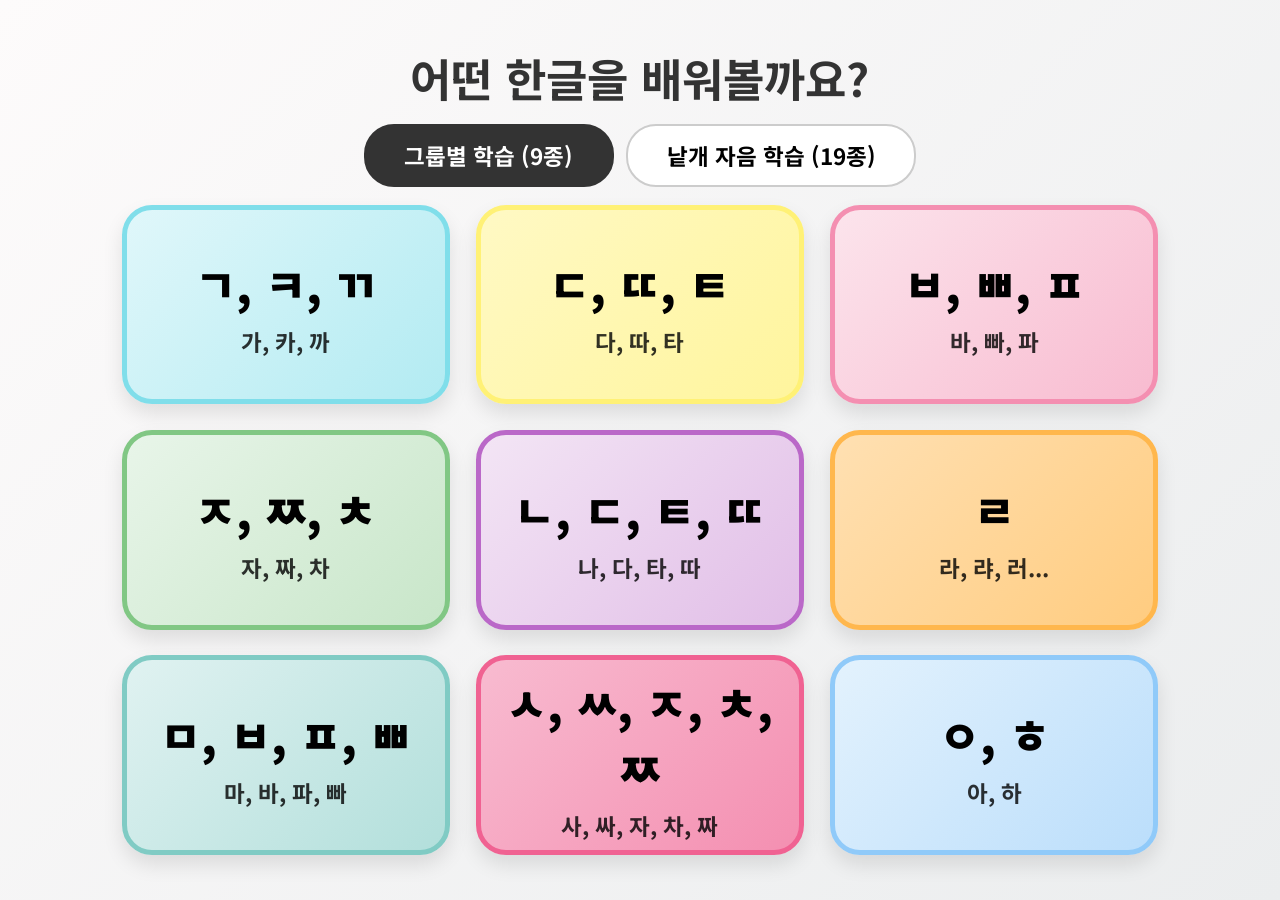
==== index.html @ 87c0d21d "Initial commit: 28가지 버전의 한글 파닉스 학습 앱 최종 완성" ====
<!DOCTYPE html>
<html lang="ko">
<head>
    <meta charset="UTF-8">
    <meta name="viewport" content="width=device-width, initial-scale=1.0">
    <title>한글 발음 비교 앱 - 홈</title>
    <!-- 구글 폰트 'Noto Sans KR' 추가 (고딕체) -->
    <link rel="preconnect" href="https://fonts.googleapis.com">
    <link rel="preconnect" href="https://fonts.gstatic.com" crossorigin>
    <link href="https://fonts.googleapis.com/css2?family=Noto+Sans+KR:wght@400;700;900&display=swap" rel="stylesheet">
    <link rel="stylesheet" href="style.css">
</head>
<body class="home-body">
    <header id="home-header">
        <h1>어떤 한글을 배워볼까요?</h1>
        <div class="tabs">
            <button id="tab-grouped" class="tab-btn active">그룹별 학습 (9종)</button>
            <button id="tab-single" class="tab-btn">낱개 자음 학습 (19종)</button>
        </div>
    </header>
    
    <!-- 그룹별 학습 컨테이너 -->
    <main id="home-container-grouped" class="home-grid">
        <a href="app.html?group=1" class="home-menu-btn group-1">
            <span class="menu-title">ㄱ, ㅋ, ㄲ</span>
            <span class="menu-subtitle">가, 카, 까</span>
        </a>
        <a href="app.html?group=2" class="home-menu-btn group-2">
            <span class="menu-title">ㄷ, ㄸ, ㅌ</span>
            <span class="menu-subtitle">다, 따, 타</span>
        </a>
        <a href="app.html?group=3" class="home-menu-btn group-3">
            <span class="menu-title">ㅂ, ㅃ, ㅍ</span>
            <span class="menu-subtitle">바, 빠, 파</span>
        </a>
        <a href="app.html?group=4" class="home-menu-btn group-4">
            <span class="menu-title">ㅈ, ㅉ, ㅊ</span>
            <span class="menu-subtitle">자, 짜, 차</span>
        </a>
        <a href="app.html?group=5" class="home-menu-btn group-5">
            <span class="menu-title">ㄴ, ㄷ, ㅌ, ㄸ</span>
            <span class="menu-subtitle">나, 다, 타, 따</span>
        </a>
        <a href="app.html?group=6" class="home-menu-btn group-6">
            <span class="menu-title">ㄹ</span>
            <span class="menu-subtitle">라, 랴, 러...</span>
        </a>
        <a href="app.html?group=7" class="home-menu-btn group-7">
            <span class="menu-title">ㅁ, ㅂ, ㅍ, ㅃ</span>
            <span class="menu-subtitle">마, 바, 파, 빠</span>
        </a>
        <a href="app.html?group=8" class="home-menu-btn group-8">
            <span class="menu-title">ㅅ, ㅆ, ㅈ, ㅊ, ㅉ</span>
            <span class="menu-subtitle">사, 싸, 자, 차, 짜</span>
        </a>
        <a href="app.html?group=9" class="home-menu-btn group-9">
            <span class="menu-title">ㅇ, ㅎ</span>
            <span class="menu-subtitle">아, 하</span>
        </a>
    </main>

    <!-- 낱개 자음 학습 컨테이너 -->
    <main id="home-container-single" class="home-grid hidden">
        <a href="app.html?group=10" class="home-menu-btn single-btn"><span class="menu-title">ㄱ</span></a>
        <a href="app.html?group=11" class="home-menu-btn single-btn"><span class="menu-title">ㄴ</span></a>
        <a href="app.html?group=12" class="home-menu-btn single-btn"><span class="menu-title">ㄷ</span></a>
        <a href="app.html?group=13" class="home-menu-btn single-btn"><span class="menu-title">ㄹ</span></a>
        <a href="app.html?group=14" class="home-menu-btn single-btn"><span class="menu-title">ㅁ</span></a>
        <a href="app.html?group=15" class="home-menu-btn single-btn"><span class="menu-title">ㅂ</span></a>
        <a href="app.html?group=16" class="home-menu-btn single-btn"><span class="menu-title">ㅅ</span></a>
        <a href="app.html?group=17" class="home-menu-btn single-btn"><span class="menu-title">ㅇ</span></a>
        <a href="app.html?group=18" class="home-menu-btn single-btn"><span class="menu-title">ㅈ</span></a>
        <a href="app.html?group=19" class="home-menu-btn single-btn"><span class="menu-title">ㅊ</span></a>
        <a href="app.html?group=20" class="home-menu-btn single-btn"><span class="menu-title">ㅋ</span></a>
        <a href="app.html?group=21" class="home-menu-btn single-btn"><span class="menu-title">ㅌ</span></a>
        <a href="app.html?group=22" class="home-menu-btn single-btn"><span class="menu-title">ㅍ</span></a>
        <a href="app.html?group=23" class="home-menu-btn single-btn"><span class="menu-title">ㅎ</span></a>
        <a href="app.html?group=24" class="home-menu-btn single-btn"><span class="menu-title">ㄲ</span></a>
        <a href="app.html?group=25" class="home-menu-btn single-btn"><span class="menu-title">ㄸ</span></a>
        <a href="app.html?group=26" class="home-menu-btn single-btn"><span class="menu-title">ㅃ</span></a>
        <a href="app.html?group=27" class="home-menu-btn single-btn"><span class="menu-title">ㅆ</span></a>
        <a href="app.html?group=28" class="home-menu-btn single-btn"><span class="menu-title">ㅉ</span></a>
    </main>

    <script>
        const btnGrouped = document.getElementById('tab-grouped');
        const btnSingle = document.getElementById('tab-single');
        const viewGrouped = document.getElementById('home-container-grouped');
        const viewSingle = document.getElementById('home-container-single');

        btnGrouped.addEventListener('click', () => {
            btnGrouped.classList.add('active');
            btnSingle.classList.remove('active');
            viewGrouped.classList.remove('hidden');
            viewSingle.classList.add('hidden');
        });

        btnSingle.addEventListener('click', () => {
            btnSingle.classList.add('active');
            btnGrouped.classList.remove('active');
            viewSingle.classList.remove('hidden');
            viewGrouped.classList.add('hidden');
        });
    </script>
</body>
</html>
---- style.css ----
* {
    box-sizing: border-box;
    margin: 0;
    padding: 0;
    -webkit-tap-highlight-color: transparent;
}

body {
    width: 100vw;
    height: 100vh;
    overflow: hidden; /* 스크롤바 방지 */
    background: linear-gradient(135deg, #fdfbfb 0%, #ebedee 100%);
    font-family: 'Noto Sans KR', sans-serif;
    display: flex;
    flex-direction: column;
    justify-content: center;
    align-items: center;
    padding: 1vw; /* 전체적인 테두리 여백 */
}

#header {
    width: 100%;
    height: 8vh;
    display: flex;
    justify-content: space-between;
    align-items: center;
    padding: 0 1vw;
    margin-bottom: 2vh;
}

.header-buttons {
    display: flex;
    gap: 1vw;
}

#header h1 {
    font-size: 5vh;
    margin: 0;
    color: #333;
}

.btn {
    padding: 1vh 2vw;
    font-size: 3vh;
    font-family: inherit;
    font-weight: 700;
    background: white;
    border: 2px solid #ccc;
    border-radius: 10px;
    cursor: pointer;
    box-shadow: 0 4px 6px rgba(0,0,0,0.05);
    transition: all 0.2s;
}

.btn:active {
    transform: scale(0.95);
}

#app-container {
    width: 100%;
    height: 90vh; /* 남은 공간 활용 */
    display: grid;
    /* 가로축 10개 고정, 세로축은 인라인 스타일로 동적 할당됨 */
    grid-template-columns: repeat(10, 1fr);
    gap: 1vw; /* 카드 사이 간격을 뷰포트 너비 기준으로 유동적으로 설정 */
}

.card {
    display: flex;
    justify-content: center;
    align-items: center;
    font-size: 8vmin; /* 화면 크기에 맞춘 폰트 크기 */
    background: white;
    border-radius: 20px;
    cursor: pointer;
    user-select: none;
    box-shadow: 0 8px 15px rgba(0, 0, 0, 0.05);
    transition: all 0.2s cubic-bezier(0.175, 0.885, 0.32, 1.275); /* 바운스 효과 타이밍 함수 */
    border: 4px solid transparent;
    color: black;
    font-weight: 800;
}

/* 튜토리얼 대상 1학년을 위한 자음 단위별 테마 색상 설정 (유리질 느낌 + 파스텔) */
:root {
    --row-0-bg: #e0f7fa;
    --row-1-bg: #fff9c4;
    --row-2-bg: #fce4ec;
    --row-3-bg: #e8f5e9;
    --row-4-bg: #f3e5f5;
    --row-5-bg: #ffe0b2;
}

.card.row-0 {
    background: var(--row-0-bg);
    border-color: var(--row-0-bg);
    color: black;
}

.card.row-1 {
    background: var(--row-1-bg);
    border-color: var(--row-1-bg);
    color: black;
}

.card.row-2 {
    background: var(--row-2-bg);
    border-color: var(--row-2-bg);
    color: black;
}

.card.row-3 {
    background: var(--row-3-bg);
    border-color: var(--row-3-bg);
    color: black;
}

.card.row-4 {
    background: var(--row-4-bg);
    border-color: var(--row-4-bg);
    color: black;
}

/* 색상 끄기 토글 시 적용되는 스타일 */
body.color-off .card {
    background: white;
    border-color: #ddd;
    color: black;
}

/* ================= 홈 화면(메뉴) 스타일 ================= */
.home-body {
    flex-direction: column;
    justify-content: flex-start;
    padding: 5vh 5vw;
}

#home-header {
    text-align: center;
    margin-bottom: 2vh;
}

#home-header h1 {
    font-size: 5vh;
    color: #333;
    margin-top: 0;
    margin-bottom: 1.5vh;
}

.tabs {
    display: flex;
    justify-content: center;
    gap: 1vw;
}

.tab-btn {
    padding: 1.5vh 3vw;
    font-size: 2.5vh;
    font-weight: 700;
    border: 2px solid #ccc;
    border-radius: 30px;
    background: white;
    cursor: pointer;
    transition: all 0.2s ease;
    font-family: inherit;
}

.tab-btn.active {
    background: #333;
    color: white;
    border-color: #333;
}

.home-grid {
    display: grid;
    gap: 2vw;
    width: 90%;
    margin: 0 auto;
    flex-grow: 1;
    height: 75vh;
}

#home-container-grouped {
    grid-template-columns: repeat(3, 1fr);
    grid-template-rows: repeat(3, 1fr);
}

#home-container-single {
    grid-template-columns: repeat(5, 1fr);
    grid-template-rows: repeat(4, 1fr);
}

.hidden {
    display: none !important;
}

.home-menu-btn {
    display: flex;
    flex-direction: column;
    justify-content: center;
    align-items: center;
    text-decoration: none;
    border-radius: 30px;
    box-shadow: 0 10px 20px rgba(0,0,0,0.1);
    transition: all 0.2s cubic-bezier(0.175, 0.885, 0.32, 1.275);
    color: black;
    border: 5px solid transparent;
}

.home-menu-btn:hover {
    transform: translateY(-10px) scale(1.05);
    box-shadow: 0 20px 40px rgba(0,0,0,0.15);
}

.home-menu-btn:active {
    transform: translateY(5px) scale(0.95);
}

.menu-title {
    font-size: 5vh;
    font-weight: 900;
    text-align: center;
    word-break: keep-all;
}

.menu-subtitle {
    font-size: 2.5vh;
    font-weight: 700;
    opacity: 0.8;
    text-align: center;
    margin-top: 1vh;
}

/* 홈 메뉴 테마 */
.home-menu-btn.group-1 { background: linear-gradient(135deg, #e0f7fa 0%, #b2ebf2 100%); border-color: #80deea; }
.home-menu-btn.group-2 { background: linear-gradient(135deg, #fff9c4 0%, #fff59d 100%); border-color: #fff176; }
.home-menu-btn.group-3 { background: linear-gradient(135deg, #fce4ec 0%, #f8bbd0 100%); border-color: #f48fb1; }
.home-menu-btn.group-4 { background: linear-gradient(135deg, #e8f5e9 0%, #c8e6c9 100%); border-color: #81c784; }
.home-menu-btn.group-5 { background: linear-gradient(135deg, #f3e5f5 0%, #e1bee7 100%); border-color: #ba68c8; }
.home-menu-btn.group-6 { background: linear-gradient(135deg, #ffe0b2 0%, #ffcc80 100%); border-color: #ffb74d; }
.home-menu-btn.group-7 { background: linear-gradient(135deg, #e0f2f1 0%, #b2dfdb 100%); border-color: #80cbc4; }
.home-menu-btn.group-8 { background: linear-gradient(135deg, #f8bbd0 0%, #f48fb1 100%); border-color: #f06292; }
.home-menu-btn.group-9 { background: linear-gradient(135deg, #e3f2fd 0%, #bbdefb 100%); border-color: #90caf9; }

/* 낱개 자음 버튼 테마 */
.home-menu-btn.single-btn:nth-child(5n+1) { background: linear-gradient(135deg, #fff9c4, #fff59d); border-color: #fff176; }
.home-menu-btn.single-btn:nth-child(5n+2) { background: linear-gradient(135deg, #ffe0b2, #ffcc80); border-color: #ffb74d; }
.home-menu-btn.single-btn:nth-child(5n+3) { background: linear-gradient(135deg, #fce4ec, #f8bbd0); border-color: #f48fb1; }
.home-menu-btn.single-btn:nth-child(5n+4) { background: linear-gradient(135deg, #e3f2fd, #bbdefb); border-color: #90caf9; }
.home-menu-btn.single-btn:nth-child(5n+5) { background: linear-gradient(135deg, #e8f5e9, #c8e6c9); border-color: #81c784; }

#home-container-single .menu-title {
    font-size: 6vh;
}

/* 호버 이펙트 (터치 모니터 외 마우스 사용 시 대비) */
.card:hover {
    transform: translateY(-5px) scale(1.05);
    box-shadow: 0 15px 25px rgba(0, 0, 0, 0.15);
}

/* 클릭(터치) 될 때 재생 효과 */
.card:active, .card.playing {
    transform: translateY(5px) scale(0.95);
    box-shadow: 0 5px 10px rgba(0, 0, 0, 0.1);
    filter: brightness(0.9);
}
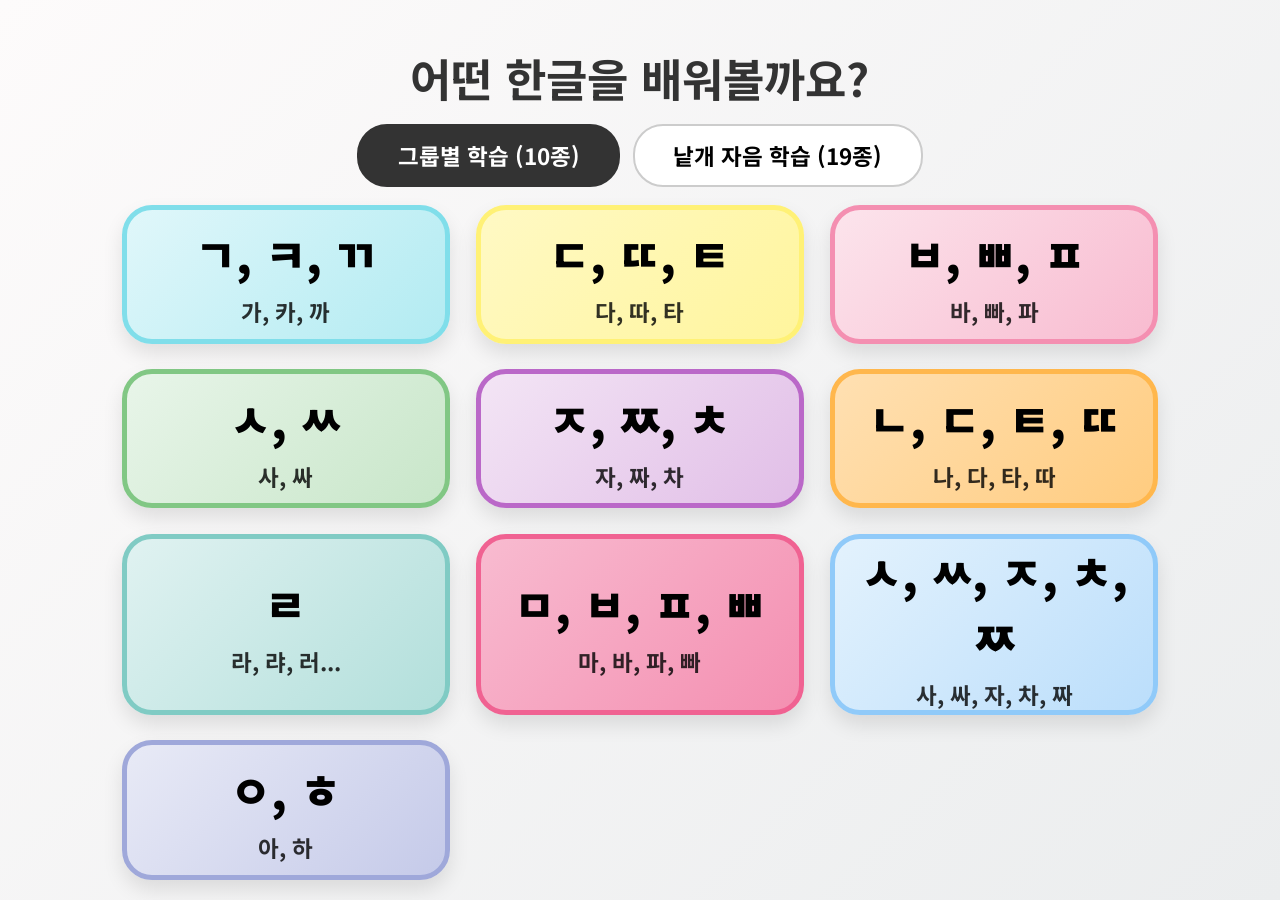
==== commit 279b4e26: "Feature: Add 'ㅅ, ㅆ' logic and rearrange groups" ====
--- a/index.html
+++ b/index.html
@@ -14,7 +14,7 @@
     <header id="home-header">
         <h1>어떤 한글을 배워볼까요?</h1>
         <div class="tabs">
-            <button id="tab-grouped" class="tab-btn active">그룹별 학습 (9종)</button>
+            <button id="tab-grouped" class="tab-btn active">그룹별 학습 (10종)</button>
             <button id="tab-single" class="tab-btn">낱개 자음 학습 (19종)</button>
         </div>
     </header>
@@ -34,26 +34,30 @@
             <span class="menu-subtitle">바, 빠, 파</span>
         </a>
         <a href="app.html?group=4" class="home-menu-btn group-4">
+            <span class="menu-title">ㅅ, ㅆ</span>
+            <span class="menu-subtitle">사, 싸</span>
+        </a>
+        <a href="app.html?group=5" class="home-menu-btn group-5">
             <span class="menu-title">ㅈ, ㅉ, ㅊ</span>
             <span class="menu-subtitle">자, 짜, 차</span>
         </a>
-        <a href="app.html?group=5" class="home-menu-btn group-5">
+        <a href="app.html?group=6" class="home-menu-btn group-6">
             <span class="menu-title">ㄴ, ㄷ, ㅌ, ㄸ</span>
             <span class="menu-subtitle">나, 다, 타, 따</span>
         </a>
-        <a href="app.html?group=6" class="home-menu-btn group-6">
+        <a href="app.html?group=7" class="home-menu-btn group-7">
             <span class="menu-title">ㄹ</span>
             <span class="menu-subtitle">라, 랴, 러...</span>
         </a>
-        <a href="app.html?group=7" class="home-menu-btn group-7">
+        <a href="app.html?group=8" class="home-menu-btn group-8">
             <span class="menu-title">ㅁ, ㅂ, ㅍ, ㅃ</span>
             <span class="menu-subtitle">마, 바, 파, 빠</span>
         </a>
-        <a href="app.html?group=8" class="home-menu-btn group-8">
+        <a href="app.html?group=9" class="home-menu-btn group-9">
             <span class="menu-title">ㅅ, ㅆ, ㅈ, ㅊ, ㅉ</span>
             <span class="menu-subtitle">사, 싸, 자, 차, 짜</span>
         </a>
-        <a href="app.html?group=9" class="home-menu-btn group-9">
+        <a href="app.html?group=10" class="home-menu-btn group-10">
             <span class="menu-title">ㅇ, ㅎ</span>
             <span class="menu-subtitle">아, 하</span>
         </a>
@@ -61,25 +65,25 @@
 
     <!-- 낱개 자음 학습 컨테이너 -->
     <main id="home-container-single" class="home-grid hidden">
-        <a href="app.html?group=10" class="home-menu-btn single-btn"><span class="menu-title">ㄱ</span></a>
-        <a href="app.html?group=11" class="home-menu-btn single-btn"><span class="menu-title">ㄴ</span></a>
-        <a href="app.html?group=12" class="home-menu-btn single-btn"><span class="menu-title">ㄷ</span></a>
-        <a href="app.html?group=13" class="home-menu-btn single-btn"><span class="menu-title">ㄹ</span></a>
-        <a href="app.html?group=14" class="home-menu-btn single-btn"><span class="menu-title">ㅁ</span></a>
-        <a href="app.html?group=15" class="home-menu-btn single-btn"><span class="menu-title">ㅂ</span></a>
-        <a href="app.html?group=16" class="home-menu-btn single-btn"><span class="menu-title">ㅅ</span></a>
-        <a href="app.html?group=17" class="home-menu-btn single-btn"><span class="menu-title">ㅇ</span></a>
-        <a href="app.html?group=18" class="home-menu-btn single-btn"><span class="menu-title">ㅈ</span></a>
-        <a href="app.html?group=19" class="home-menu-btn single-btn"><span class="menu-title">ㅊ</span></a>
-        <a href="app.html?group=20" class="home-menu-btn single-btn"><span class="menu-title">ㅋ</span></a>
-        <a href="app.html?group=21" class="home-menu-btn single-btn"><span class="menu-title">ㅌ</span></a>
-        <a href="app.html?group=22" class="home-menu-btn single-btn"><span class="menu-title">ㅍ</span></a>
-        <a href="app.html?group=23" class="home-menu-btn single-btn"><span class="menu-title">ㅎ</span></a>
-        <a href="app.html?group=24" class="home-menu-btn single-btn"><span class="menu-title">ㄲ</span></a>
-        <a href="app.html?group=25" class="home-menu-btn single-btn"><span class="menu-title">ㄸ</span></a>
-        <a href="app.html?group=26" class="home-menu-btn single-btn"><span class="menu-title">ㅃ</span></a>
-        <a href="app.html?group=27" class="home-menu-btn single-btn"><span class="menu-title">ㅆ</span></a>
-        <a href="app.html?group=28" class="home-menu-btn single-btn"><span class="menu-title">ㅉ</span></a>
+        <a href="app.html?group=11" class="home-menu-btn single-btn"><span class="menu-title">ㄱ</span></a>
+        <a href="app.html?group=12" class="home-menu-btn single-btn"><span class="menu-title">ㄴ</span></a>
+        <a href="app.html?group=13" class="home-menu-btn single-btn"><span class="menu-title">ㄷ</span></a>
+        <a href="app.html?group=14" class="home-menu-btn single-btn"><span class="menu-title">ㄹ</span></a>
+        <a href="app.html?group=15" class="home-menu-btn single-btn"><span class="menu-title">ㅁ</span></a>
+        <a href="app.html?group=16" class="home-menu-btn single-btn"><span class="menu-title">ㅂ</span></a>
+        <a href="app.html?group=17" class="home-menu-btn single-btn"><span class="menu-title">ㅅ</span></a>
+        <a href="app.html?group=18" class="home-menu-btn single-btn"><span class="menu-title">ㅇ</span></a>
+        <a href="app.html?group=19" class="home-menu-btn single-btn"><span class="menu-title">ㅈ</span></a>
+        <a href="app.html?group=20" class="home-menu-btn single-btn"><span class="menu-title">ㅊ</span></a>
+        <a href="app.html?group=21" class="home-menu-btn single-btn"><span class="menu-title">ㅋ</span></a>
+        <a href="app.html?group=22" class="home-menu-btn single-btn"><span class="menu-title">ㅌ</span></a>
+        <a href="app.html?group=23" class="home-menu-btn single-btn"><span class="menu-title">ㅍ</span></a>
+        <a href="app.html?group=24" class="home-menu-btn single-btn"><span class="menu-title">ㅎ</span></a>
+        <a href="app.html?group=25" class="home-menu-btn single-btn"><span class="menu-title">ㄲ</span></a>
+        <a href="app.html?group=26" class="home-menu-btn single-btn"><span class="menu-title">ㄸ</span></a>
+        <a href="app.html?group=27" class="home-menu-btn single-btn"><span class="menu-title">ㅃ</span></a>
+        <a href="app.html?group=28" class="home-menu-btn single-btn"><span class="menu-title">ㅆ</span></a>
+        <a href="app.html?group=29" class="home-menu-btn single-btn"><span class="menu-title">ㅉ</span></a>
     </main>
 
     <script>
--- a/style.css
+++ b/style.css
@@ -182,7 +182,7 @@
 
 #home-container-grouped {
     grid-template-columns: repeat(3, 1fr);
-    grid-template-rows: repeat(3, 1fr);
+    grid-template-rows: repeat(4, 1fr);
 }
 
 #home-container-single {
@@ -241,6 +241,7 @@
 .home-menu-btn.group-7 { background: linear-gradient(135deg, #e0f2f1 0%, #b2dfdb 100%); border-color: #80cbc4; }
 .home-menu-btn.group-8 { background: linear-gradient(135deg, #f8bbd0 0%, #f48fb1 100%); border-color: #f06292; }
 .home-menu-btn.group-9 { background: linear-gradient(135deg, #e3f2fd 0%, #bbdefb 100%); border-color: #90caf9; }
+.home-menu-btn.group-10 { background: linear-gradient(135deg, #e8eaf6 0%, #c5cae9 100%); border-color: #9fa8da; }
 
 /* 낱개 자음 버튼 테마 */
 .home-menu-btn.single-btn:nth-child(5n+1) { background: linear-gradient(135deg, #fff9c4, #fff59d); border-color: #fff176; }
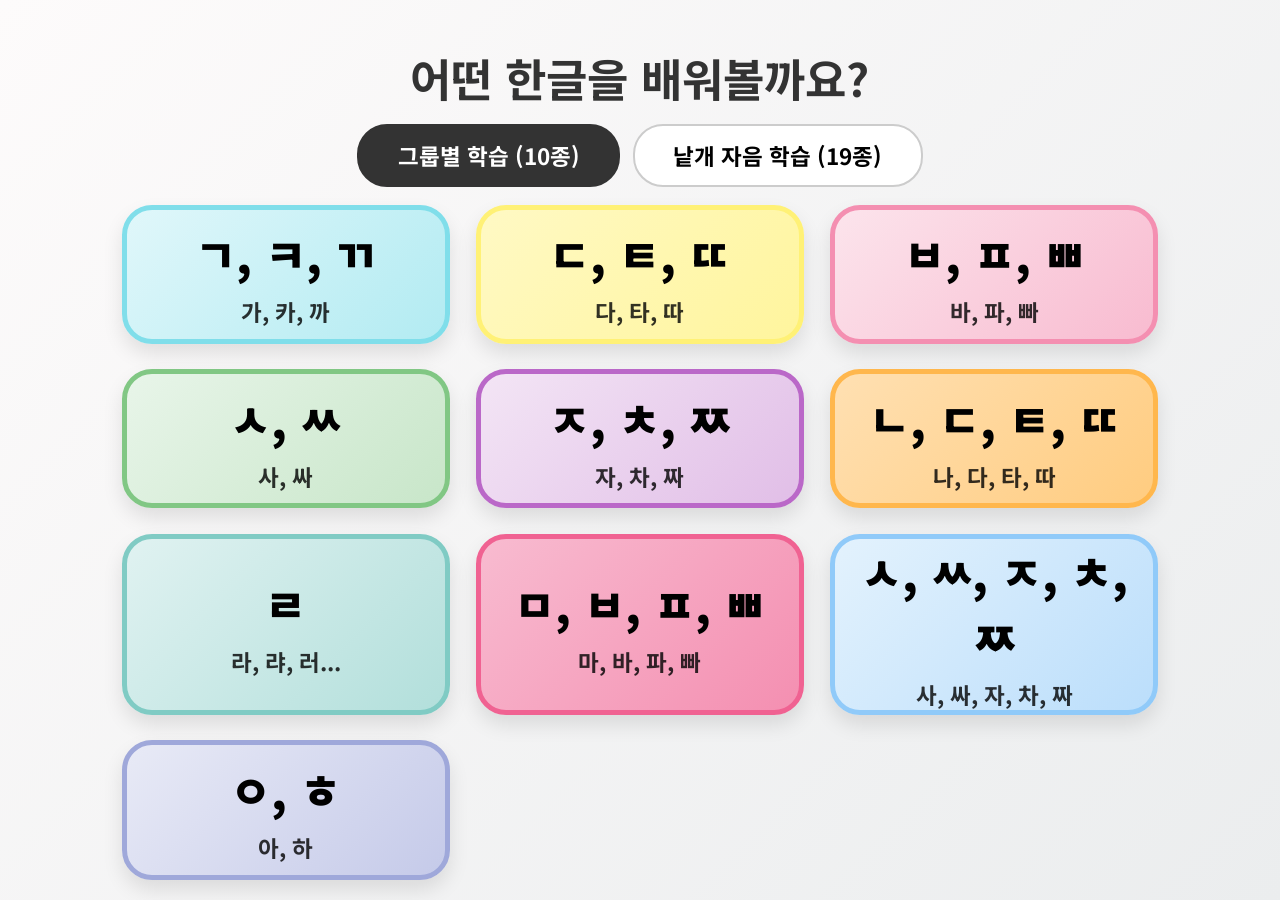
==== commit dd9c1dc6: "Feature: Rearrange sequence for groups 2, 3, and 5" ====
--- a/index.html
+++ b/index.html
@@ -26,20 +26,20 @@
             <span class="menu-subtitle">가, 카, 까</span>
         </a>
         <a href="app.html?group=2" class="home-menu-btn group-2">
-            <span class="menu-title">ㄷ, ㄸ, ㅌ</span>
-            <span class="menu-subtitle">다, 따, 타</span>
+            <span class="menu-title">ㄷ, ㅌ, ㄸ</span>
+            <span class="menu-subtitle">다, 타, 따</span>
         </a>
         <a href="app.html?group=3" class="home-menu-btn group-3">
-            <span class="menu-title">ㅂ, ㅃ, ㅍ</span>
-            <span class="menu-subtitle">바, 빠, 파</span>
+            <span class="menu-title">ㅂ, ㅍ, ㅃ</span>
+            <span class="menu-subtitle">바, 파, 빠</span>
         </a>
         <a href="app.html?group=4" class="home-menu-btn group-4">
             <span class="menu-title">ㅅ, ㅆ</span>
             <span class="menu-subtitle">사, 싸</span>
         </a>
         <a href="app.html?group=5" class="home-menu-btn group-5">
-            <span class="menu-title">ㅈ, ㅉ, ㅊ</span>
-            <span class="menu-subtitle">자, 짜, 차</span>
+            <span class="menu-title">ㅈ, ㅊ, ㅉ</span>
+            <span class="menu-subtitle">자, 차, 짜</span>
         </a>
         <a href="app.html?group=6" class="home-menu-btn group-6">
             <span class="menu-title">ㄴ, ㄷ, ㅌ, ㄸ</span>
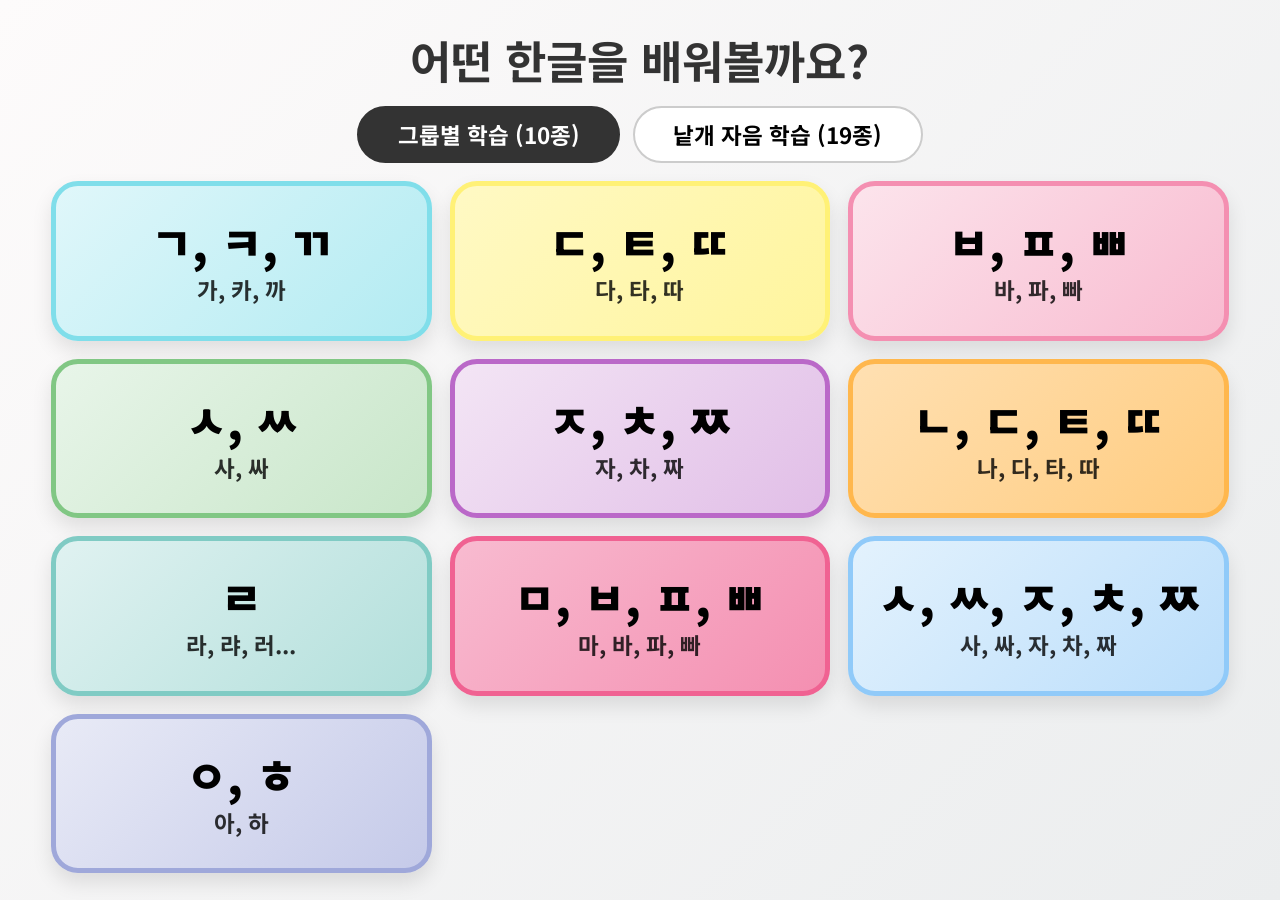
==== commit f85e0256: "앱 안 브라우저 처리와 화면 크기 맞춤 - 카카오톡·네이버·페이스북 등 앱 안 브라우저로 열리면 기본 브라우저로 다시 열기 - 휴대폰·태블릿·전자칠판·낮은 창 어디서도 스크롤이나 " ====
--- a/index.html
+++ b/index.html
@@ -2,6 +2,46 @@
 <html lang="ko">
 <head>
     <meta charset="UTF-8">
+<script>
+/* 카카오톡·네이버·페이스북·인스타그램·라인·밴드 등 앱 안 브라우저로 열리면 기본 브라우저(크롬·사파리)로 다시 열기 */
+(function () {
+  if (window.top !== window.self) return;
+  var ua = navigator.userAgent || '';
+  var url = location.href;
+  var inApp = /KAKAOTALK|KAKAOSTORY|NAVER\(inapp|NAVER\/|FBAN|FBAV|FB_IAB|FBIOS|Instagram|\bLine\/|DaumApps|BAND\/|everytimeApp|Whale\/[\d.]+ .*inapp|; wv\)/i.test(ua);
+  if (!inApp) return;
+  if (/KAKAOTALK/i.test(ua)) { location.href = 'kakaotalk://web/openExternal?url=' + encodeURIComponent(url); return; }
+  if (/\bLine\//i.test(ua)) {
+    if (url.indexOf('openExternalBrowser=1') < 0) location.href = url + (url.indexOf('?') < 0 ? '?' : '&') + 'openExternalBrowser=1';
+    return;
+  }
+  if (/Android/i.test(ua)) {
+    location.href = 'intent://' + url.replace(/^https?:\/\//, '') + '#Intent;scheme=https;package=com.android.chrome;end';
+    return;
+  }
+  // 아이폰의 앱 안 브라우저는 사파리로 바로 넘길 수 없어 안내 화면을 띄움
+  document.addEventListener('DOMContentLoaded', function () {
+    var box = document.createElement('div');
+    box.setAttribute('role', 'dialog');
+    box.style.cssText = 'position:fixed;inset:0;z-index:2147483647;background:rgba(20,24,32,.94);color:#f2f3f6;display:flex;flex-direction:column;align-items:center;justify-content:center;gap:14px;padding:24px;text-align:center;font:15px/1.6 -apple-system,system-ui,sans-serif;word-break:keep-all';
+    box.innerHTML = '<strong style="font-size:18px">사파리에서 열어 주세요</strong>' +
+      '<span>이 앱 안의 브라우저에서는 소리나 화면이 제대로 작동하지 않을 수 있어요.<br>오른쪽 아래 ⋯ 또는 공유 버튼에서 <b>Safari로 열기</b>를 눌러 주세요.</span>' +
+      '<button type="button" data-a="copy" style="font:inherit;padding:10px 20px;border-radius:999px;border:0;background:#f2f3f6;color:#141820">주소 복사</button>' +
+      '<button type="button" data-a="stay" style="font:inherit;background:none;border:0;color:#aab0bd;text-decoration:underline">그냥 여기서 보기</button>';
+    box.addEventListener('click', function (e) {
+      var a = e.target.getAttribute && e.target.getAttribute('data-a');
+      if (a === 'stay') box.remove();
+      if (a === 'copy') {
+        var b = e.target;
+        (navigator.clipboard ? navigator.clipboard.writeText(url) : Promise.reject()).then(
+          function () { b.textContent = '복사했어요'; },
+          function () { window.prompt('주소를 복사해 사파리에 붙여 넣어 주세요', url); });
+      }
+    });
+    document.body.appendChild(box);
+  });
+})();
+</script>
     <meta name="viewport" content="width=device-width, initial-scale=1.0">
     <title>한글 발음 비교 앱 - 홈</title>
     <!-- 구글 폰트 'Noto Sans KR' 추가 (고딕체) -->
--- a/style.css
+++ b/style.css
@@ -266,3 +266,33 @@
     box-shadow: 0 5px 10px rgba(0, 0, 0, 0.1);
     filter: brightness(0.9);
 }
+
+
+/* ── 첫 화면을 어떤 화면에서도 스크롤·잘림 없이 맞추기 ── */
+.home-body { height: 100vh; height: 100dvh; padding: 3vh 4vw; box-sizing: border-box; overflow: hidden; }
+#home-header { flex: none; margin-bottom: 2vh; }
+#home-header h1 { font-size: min(5vh, 7vw); }
+.tab-btn { font-size: min(2.5vh, 3.8vw); padding: 1.2vh 3vw; }
+.home-grid { height: auto; flex: 1 1 0; min-height: 0; width: 100%; max-width: 1600px; gap: min(2vw, 2vh); }
+#home-container-grouped { grid-template-columns: repeat(3, minmax(0, 1fr)); grid-template-rows: repeat(4, minmax(0, 1fr)); }
+#home-container-single { grid-template-columns: repeat(5, minmax(0, 1fr)); grid-template-rows: repeat(4, minmax(0, 1fr)); }
+.home-menu-btn { min-width: 0; min-height: 0; overflow: hidden; border-radius: min(30px, 3vmin); border-width: min(5px, 0.7vmin); }
+.menu-title { font-size: min(5vh, 4.4vw); line-height: 1.15; }
+.menu-subtitle { font-size: min(2.5vh, 2.6vw); margin-top: 0.6vh; }
+#home-container-single .menu-title { font-size: min(6vh, 6vw); }
+@media (orientation: portrait) {
+    #home-container-grouped { grid-template-columns: repeat(2, minmax(0, 1fr)); grid-template-rows: repeat(5, minmax(0, 1fr)); }
+    #home-container-single { grid-template-columns: repeat(4, minmax(0, 1fr)); grid-template-rows: repeat(5, minmax(0, 1fr)); }
+    .menu-title { font-size: min(4vh, 7vw); }
+    .menu-subtitle { font-size: min(2.2vh, 3.8vw); }
+    #home-container-single .menu-title { font-size: min(5vh, 9vw); }
+}
+
+/* ── 학습 화면: 휴대폰·낮은 창에서도 머리 버튼과 카드가 잘리지 않게 ── */
+body:not(.home-body) { height: 100vh; height: 100dvh; width: 100%; }
+#header { height: auto; min-height: 8vh; flex: none; flex-wrap: wrap; gap: 0.8vh 1vw; margin-bottom: 1.5vh; }
+#header h1 { font-size: min(5vh, 5vw); white-space: nowrap; }
+#header .btn { font-size: min(3vh, 3.4vw); padding: 1vh min(2vw, 2vh); white-space: nowrap; }
+.header-buttons { flex-wrap: wrap; }
+#app-container { height: auto; flex: 1 1 0; min-height: 0; }
+.card { min-width: 0; min-height: 0; font-size: min(8vmin, 6.5vw); border-radius: min(20px, 2vmin); }
